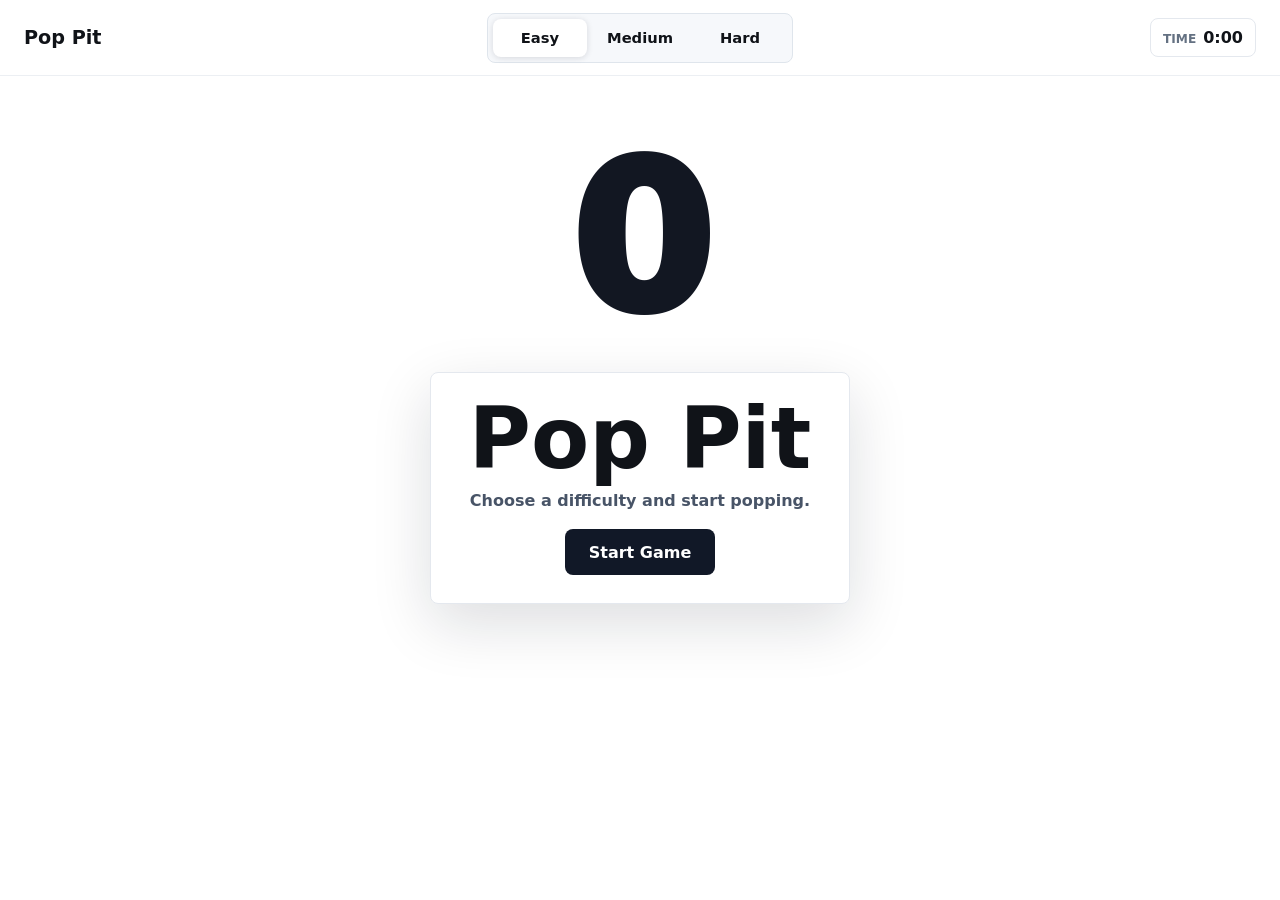
==== index.html @ 45ffc51e "Add files via upload" ====
<!doctype html>
<html lang="en">
  <head>
    <meta charset="UTF-8" />
    <meta name="viewport" content="width=device-width, initial-scale=1.0" />
    <title>Pop Pit</title>
    <link rel="stylesheet" href="styles.css" />
  </head>
  <body>
    <main class="game-shell">
      <header class="hud" aria-label="Game status">
        <div class="brand">Pop Pit</div>
        <div class="center-hud">
          <div class="difficulty" aria-label="Difficulty">
            <button class="difficulty-button is-selected" type="button" data-difficulty="easy">Easy</button>
            <button class="difficulty-button" type="button" data-difficulty="medium">Medium</button>
            <button class="difficulty-button" type="button" data-difficulty="hard">Hard</button>
          </div>
        </div>
        <div class="stats">
          <span class="stat"><span class="stat-label">Time</span><span id="timeValue">0:00</span></span>
        </div>
      </header>

      <section class="play-wrap" aria-label="Pop Pit play area">
        <canvas id="gameCanvas" aria-label="Shrinking circle game"></canvas>
        <div class="score-display" aria-label="Popped score">
          <span id="scoreValue">0</span>
        </div>
        <div class="overlay is-visible" id="startOverlay">
          <div class="overlay-panel">
            <h1>Pop Pit</h1>
            <p class="result-line" id="resultLine">Choose a difficulty and start popping.</p>
            <button class="primary-button" id="startButton" type="button">Start Game</button>
          </div>
        </div>
        <div class="countdown" id="countdown" aria-live="polite" aria-hidden="true">
          <span id="countdownValue">3</span>
        </div>
        <div class="streak-toast" id="streakToast" aria-live="polite" aria-hidden="true">
          <span id="streakValue">25 STREAK</span>
        </div>
      </section>
    </main>

    <script src="game.js"></script>
  </body>
</html>
---- styles.css ----
:root {
  color: #101318;
  font-family:
    Inter, ui-sans-serif, system-ui, -apple-system, BlinkMacSystemFont, "Segoe UI",
    sans-serif;
  background: #ffffff;
}

* {
  box-sizing: border-box;
}

html,
body {
  width: 100%;
  height: 100%;
  margin: 0;
}

body {
  overflow: hidden;
  background: #ffffff;
}

button {
  border: 0;
  border-radius: 8px;
  color: inherit;
  cursor: pointer;
  font: inherit;
}

.game-shell {
  display: grid;
  grid-template-rows: 76px 1fr;
  width: 100vw;
  height: 100vh;
  background: #ffffff;
}

.hud {
  display: grid;
  grid-template-columns: minmax(96px, 1fr) auto minmax(180px, 1fr);
  align-items: center;
  gap: 18px;
  height: 76px;
  padding: 12px 24px;
  border-bottom: 1px solid #eceff3;
  background: #ffffff;
}

.brand {
  font-size: 1.2rem;
  font-weight: 800;
  letter-spacing: 0;
}

.center-hud {
  display: grid;
  justify-items: center;
  gap: 7px;
}

.difficulty {
  display: grid;
  grid-template-columns: repeat(3, minmax(78px, 1fr));
  gap: 6px;
  padding: 5px;
  border: 1px solid #dfe5ec;
  border-radius: 8px;
  background: #f6f8fb;
}

.difficulty-button {
  min-height: 38px;
  padding: 0 14px;
  background: transparent;
  font-size: 0.92rem;
  font-weight: 750;
  transition:
    background 140ms ease,
    box-shadow 140ms ease,
    transform 140ms ease;
}

.difficulty-button:hover {
  background: #ffffff;
}

.difficulty-button.is-selected {
  background: #ffffff;
  box-shadow: 0 1px 6px rgba(18, 24, 32, 0.14);
}

.score-display {
  position: absolute;
  top: clamp(48px, 9.5vh, 92px);
  left: 50%;
  z-index: 1;
  min-width: 220px;
  color: #121722;
  font-size: clamp(6.4rem, 16vw, 13rem);
  font-weight: 950;
  line-height: 0.78;
  text-align: center;
  transform: translateX(-50%);
  transform-origin: center;
  pointer-events: none;
}

.score-display.is-popping {
  animation: score-pop 240ms cubic-bezier(0.17, 1.4, 0.42, 1) both;
}

.stats {
  display: flex;
  justify-content: flex-end;
  gap: 12px;
  min-width: 0;
  align-self: center;
}

.stat {
  display: inline-grid;
  grid-template-columns: auto auto;
  align-items: baseline;
  gap: 7px;
  min-width: 92px;
  padding: 9px 12px;
  border: 1px solid #e4e8ee;
  border-radius: 8px;
  background: #ffffff;
  font-weight: 850;
}

.stat-label {
  color: #647182;
  font-size: 0.76rem;
  font-weight: 750;
  text-transform: uppercase;
}

.streak-toast {
  position: absolute;
  top: clamp(142px, 22vh, 230px);
  left: 50%;
  z-index: 2;
  display: none;
  pointer-events: none;
  transform: translateX(-50%);
}

.streak-toast.is-visible {
  display: block;
}

.streak-toast span {
  display: block;
  padding: 10px 18px;
  border: 1px solid rgba(17, 24, 39, 0.18);
  border-radius: 8px;
  background: #111827;
  box-shadow: 0 14px 34px rgba(15, 22, 33, 0.2);
  color: #ffffff;
  font-size: clamp(1.55rem, 5vw, 3.4rem);
  font-weight: 950;
  line-height: 1;
  text-align: center;
  white-space: nowrap;
  animation: streak-slam 1050ms cubic-bezier(0.16, 1, 0.3, 1) both;
}

.play-wrap {
  position: relative;
  min-height: 0;
  background: #ffffff;
}

#gameCanvas {
  display: block;
  width: 100%;
  height: 100%;
  background: #ffffff;
  cursor: crosshair;
}

.overlay {
  position: absolute;
  inset: 0;
  display: none;
  place-items: center;
  padding: 24px;
  background: rgba(255, 255, 255, 0.72);
  backdrop-filter: blur(3px);
}

.overlay.is-visible {
  display: grid;
}

.countdown {
  position: absolute;
  inset: 0;
  display: none;
  place-items: center;
  pointer-events: none;
}

.countdown.is-visible {
  display: grid;
}

.countdown span {
  display: grid;
  place-items: center;
  width: clamp(116px, 20vw, 190px);
  aspect-ratio: 1;
  border: 1px solid #e4e8ee;
  border-radius: 50%;
  background: #ffffff;
  box-shadow: 0 18px 52px rgba(15, 22, 33, 0.16);
  color: #111827;
  font-size: clamp(4rem, 13vw, 9rem);
  font-weight: 900;
  line-height: 1;
  animation: countdown-pop 780ms cubic-bezier(0.16, 1, 0.3, 1) both;
}

.countdown span.is-changing {
  animation: none;
}

@keyframes countdown-pop {
  0% {
    opacity: 0;
    transform: scale(0.55);
  }

  18% {
    opacity: 1;
    transform: scale(1.08);
  }

  62% {
    opacity: 1;
    transform: scale(1);
  }

  100% {
    opacity: 0;
    transform: scale(0.72);
  }
}

@keyframes score-pop {
  0% {
    transform: translateX(-50%) scale(1);
    filter: brightness(1);
  }

  45% {
    transform: translateX(-50%) scale(1.16);
    filter: brightness(1.38);
  }

  100% {
    transform: translateX(-50%) scale(1);
    filter: brightness(1);
  }
}

@keyframes streak-slam {
  0% {
    opacity: 0;
    transform: translateY(24px) scale(0.55) rotate(-7deg);
  }

  14% {
    opacity: 1;
    transform: translateY(0) scale(1.18) rotate(3deg);
  }

  28% {
    transform: translateY(0) scale(1) rotate(-1deg);
  }

  72% {
    opacity: 1;
    transform: translateY(-3px) scale(1.03) rotate(1deg);
  }

  100% {
    opacity: 0;
    transform: translateY(-38px) scale(0.82) rotate(0deg);
  }
}

.overlay-panel {
  display: grid;
  justify-items: center;
  gap: 14px;
  width: min(420px, 100%);
  padding: 28px;
  border: 1px solid #e4e8ee;
  border-radius: 8px;
  background: #ffffff;
  box-shadow: 0 20px 60px rgba(15, 22, 33, 0.14);
  text-align: center;
}

.overlay-panel h1 {
  margin: 0;
  font-size: clamp(2.4rem, 8vw, 5.3rem);
  line-height: 0.9;
}

.result-line {
  min-height: 24px;
  margin: 0;
  color: #485467;
  font-size: 1rem;
  font-weight: 650;
}

.primary-button {
  min-width: 150px;
  min-height: 46px;
  padding: 0 20px;
  background: #111827;
  color: #ffffff;
  font-weight: 850;
  transition:
    background 140ms ease,
    transform 140ms ease;
}

.primary-button:hover {
  background: #243044;
}

.primary-button:active,
.difficulty-button:active {
  transform: translateY(1px);
}

@media (max-width: 760px) {
  .game-shell {
    grid-template-rows: 132px 1fr;
  }

  .hud {
    grid-template-columns: 1fr;
    gap: 8px;
    height: 132px;
    padding: 10px 12px;
  }

  .brand {
    text-align: center;
  }

  .difficulty {
    width: 100%;
  }

  .difficulty-button {
    min-width: 0;
    padding: 0 8px;
  }

  .stats {
    justify-content: center;
    width: 100%;
  }

  .stat {
    min-width: 0;
    max-width: 170px;
  }

  .score-display {
    top: 46px;
    font-size: clamp(6.4rem, 24vw, 8.6rem);
  }

  .streak-toast {
    top: clamp(118px, 18vh, 170px);
  }
}
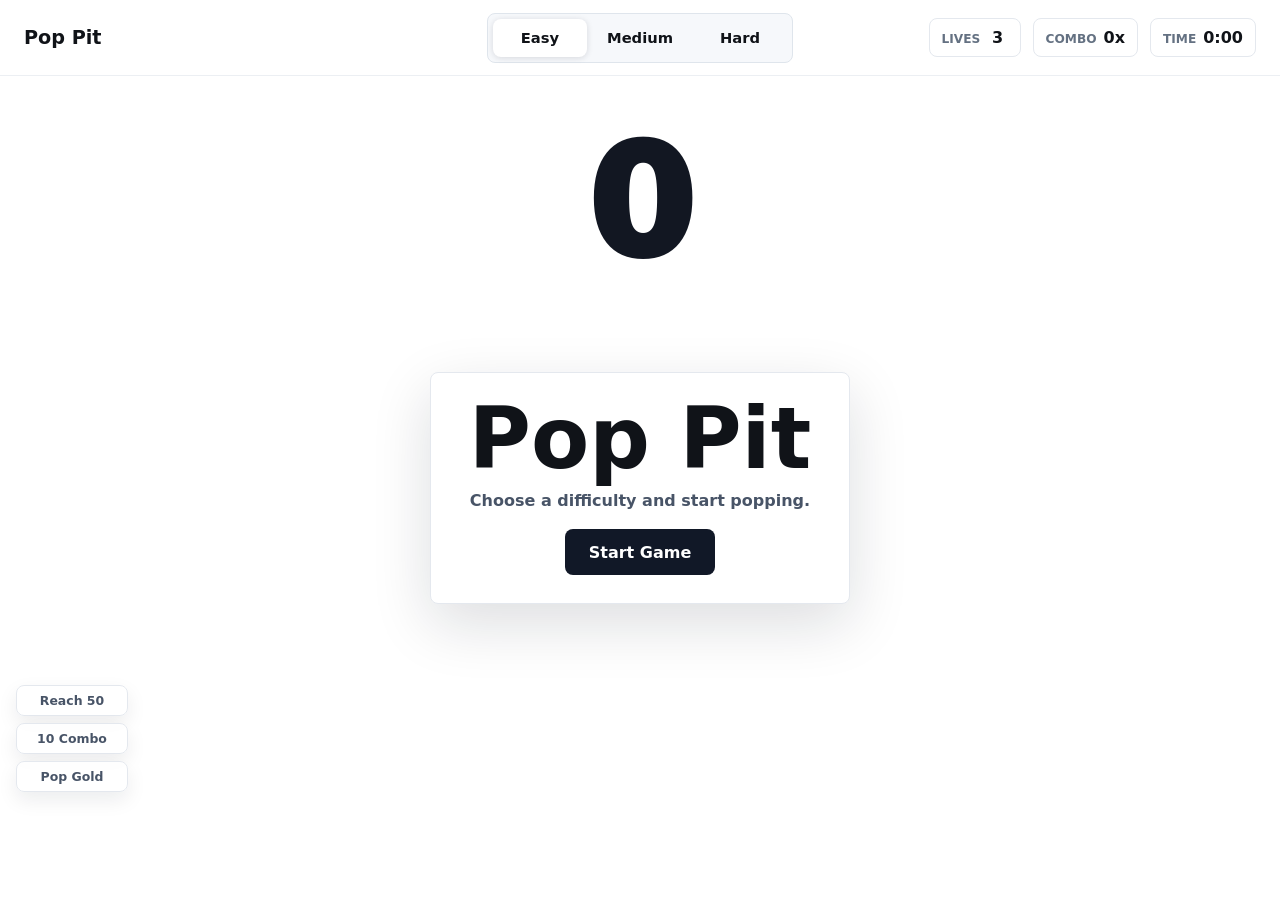
==== commit 885e81ef: "Add files via upload" ====
--- a/index.html
+++ b/index.html
@@ -18,6 +18,8 @@
           </div>
         </div>
         <div class="stats">
+          <span class="stat"><span class="stat-label">Lives</span><span id="livesValue">3</span></span>
+          <span class="stat"><span class="stat-label">Combo</span><span id="comboValue">0x</span></span>
           <span class="stat"><span class="stat-label">Time</span><span id="timeValue">0:00</span></span>
         </div>
       </header>
@@ -26,6 +28,14 @@
         <canvas id="gameCanvas" aria-label="Shrinking circle game"></canvas>
         <div class="score-display" aria-label="Popped score">
           <span id="scoreValue">0</span>
+        </div>
+        <div class="goals" aria-label="Run goals">
+          <div class="goal" id="goalScore">Reach 50</div>
+          <div class="goal" id="goalCombo">10 Combo</div>
+          <div class="goal" id="goalGold">Pop Gold</div>
+        </div>
+        <div class="freeze-timer" id="freezeTimer" aria-live="polite" aria-hidden="true">
+          Freeze <span id="freezeTimeValue">5.0</span>s
         </div>
         <div class="overlay is-visible" id="startOverlay">
           <div class="overlay-panel">
--- a/styles.css
+++ b/styles.css
@@ -94,12 +94,12 @@
 
 .score-display {
   position: absolute;
-  top: clamp(48px, 9.5vh, 92px);
+  top: clamp(34px, 7.5vh, 72px);
   left: 50%;
   z-index: 1;
-  min-width: 220px;
+  min-width: 170px;
   color: #121722;
-  font-size: clamp(6.4rem, 16vw, 13rem);
+  font-size: clamp(4.8rem, 12vw, 9.75rem);
   font-weight: 950;
   line-height: 0.78;
   text-align: center;
@@ -138,6 +138,64 @@
   font-size: 0.76rem;
   font-weight: 750;
   text-transform: uppercase;
+}
+
+.goals {
+  position: absolute;
+  left: 16px;
+  bottom: 108px;
+  z-index: 1;
+  display: grid;
+  gap: 7px;
+  pointer-events: none;
+}
+
+.goal {
+  width: 112px;
+  padding: 7px 9px;
+  border: 1px solid #e4e8ee;
+  border-radius: 8px;
+  background: rgba(255, 255, 255, 0.86);
+  color: #485467;
+  font-size: 0.78rem;
+  font-weight: 850;
+  text-align: center;
+  box-shadow: 0 8px 20px rgba(15, 22, 33, 0.08);
+  transition:
+    background 180ms ease,
+    color 180ms ease,
+    transform 180ms ease;
+}
+
+.goal.is-complete {
+  border-color: #bfe6ce;
+  background: #eafaf0;
+  color: #16783c;
+  transform: scale(1.04);
+}
+
+.freeze-timer {
+  position: absolute;
+  top: clamp(130px, 22vh, 210px);
+  right: 18px;
+  z-index: 2;
+  display: none;
+  min-width: 110px;
+  padding: 8px 11px;
+  border: 1px solid rgba(72, 190, 235, 0.5);
+  border-radius: 8px;
+  background: rgba(232, 250, 255, 0.92);
+  box-shadow: 0 10px 28px rgba(68, 190, 235, 0.2);
+  color: #167aa3;
+  font-size: 0.84rem;
+  font-weight: 900;
+  text-align: center;
+  pointer-events: none;
+}
+
+.freeze-timer.is-visible {
+  display: block;
+  animation: freeze-pulse 900ms ease-in-out infinite alternate;
 }
 
 .streak-toast {
@@ -170,6 +228,10 @@
   animation: streak-slam 1050ms cubic-bezier(0.16, 1, 0.3, 1) both;
 }
 
+.play-wrap.is-shaking {
+  animation: screen-bump 220ms ease-out both;
+}
+
 .play-wrap {
   position: relative;
   min-height: 0;
@@ -292,6 +354,37 @@
   100% {
     opacity: 0;
     transform: translateY(-38px) scale(0.82) rotate(0deg);
+  }
+}
+
+@keyframes screen-bump {
+  0%,
+  100% {
+    transform: translate(0, 0);
+  }
+
+  20% {
+    transform: translate(-3px, 2px);
+  }
+
+  44% {
+    transform: translate(3px, -2px);
+  }
+
+  68% {
+    transform: translate(-2px, -1px);
+  }
+}
+
+@keyframes freeze-pulse {
+  from {
+    transform: scale(1);
+    filter: brightness(1);
+  }
+
+  to {
+    transform: scale(1.04);
+    filter: brightness(1.08);
   }
 }
 
@@ -371,19 +464,42 @@
   .stats {
     justify-content: center;
     width: 100%;
+    gap: 7px;
   }
 
   .stat {
+    padding: 8px 9px;
     min-width: 0;
     max-width: 170px;
+    font-size: 0.92rem;
   }
 
   .score-display {
-    top: 46px;
-    font-size: clamp(6.4rem, 24vw, 8.6rem);
+    top: 28px;
+    font-size: clamp(4.8rem, 18vw, 6.45rem);
   }
 
   .streak-toast {
     top: clamp(118px, 18vh, 170px);
   }
-}
+
+  .goals {
+    left: 10px;
+    bottom: 102px;
+    gap: 5px;
+  }
+
+  .goal {
+    width: 94px;
+    padding: 6px 7px;
+    font-size: 0.7rem;
+  }
+
+  .freeze-timer {
+    top: 142px;
+    right: 10px;
+    min-width: 96px;
+    padding: 7px 9px;
+    font-size: 0.76rem;
+  }
+}
